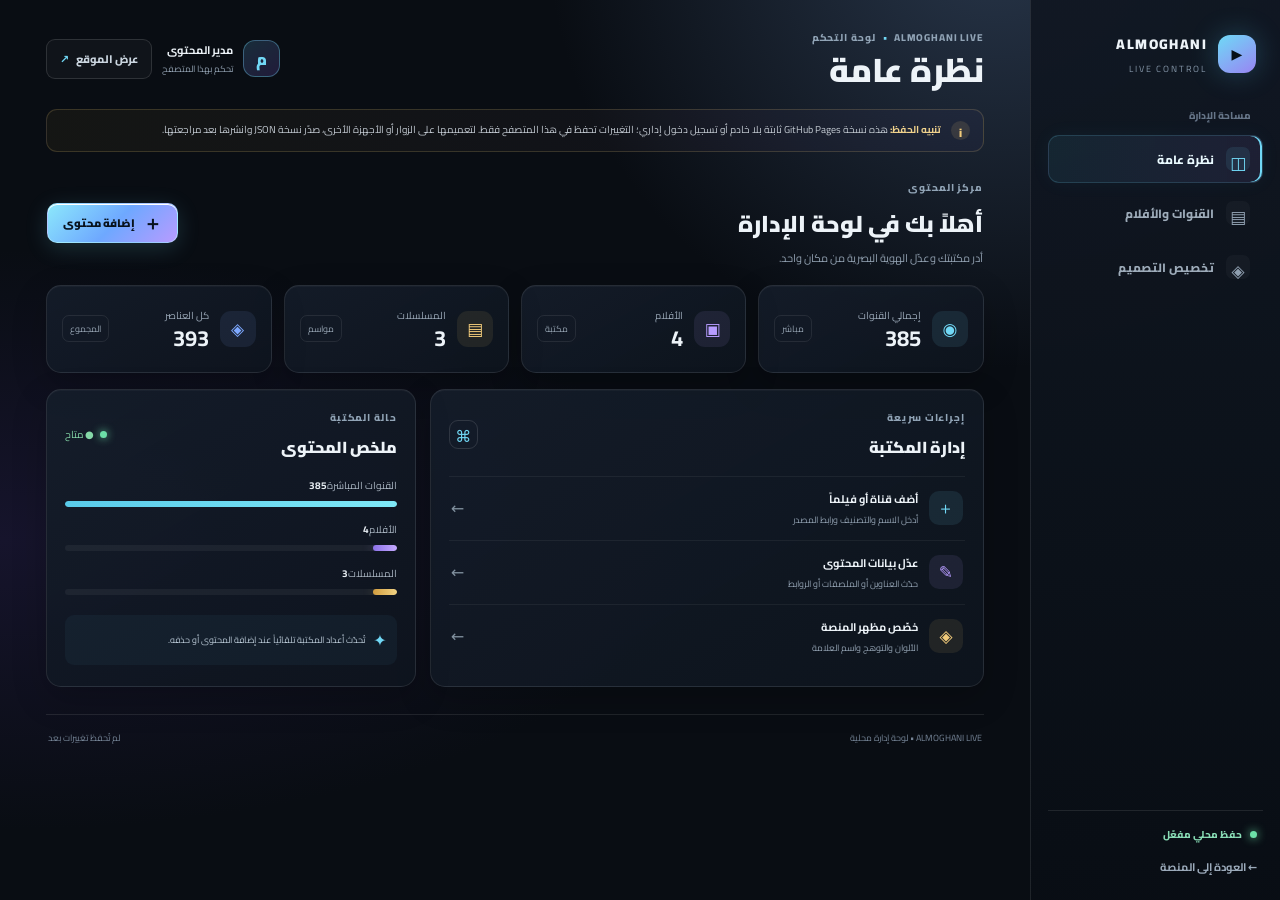
==== admin.html @ e8e21d23 "Add local streaming content admin dashboard" ====
<!doctype html>
<html lang="ar" dir="rtl">
<head>
  <meta charset="utf-8">
  <meta name="viewport" content="width=device-width, initial-scale=1">
  <meta name="theme-color" content="#080b12">
  <meta name="description" content="لوحة إدارة ALMOGHANI LIVE للقنوات والأفلام وتخصيص الواجهة">
  <title>لوحة الإدارة — ALMOGHANI LIVE</title>
  <link rel="stylesheet" href="admin.css">
  <script src="admin.js" defer></script>
</head>
<body>
  <div class="admin-shell">
    <aside class="sidebar">
      <a class="admin-brand" href="index.html" aria-label="العودة إلى الموقع">
        <span class="brand-icon" aria-hidden="true">▶</span>
        <span><b>ALMOGHANI</b><small>LIVE CONTROL</small></span>
      </a>
      <div class="sidebar-caption">مساحة الإدارة</div>
      <nav class="admin-nav" aria-label="أقسام لوحة الإدارة">
        <button class="nav-item active" data-screen="overview"><span>◫</span> نظرة عامة</button>
        <button class="nav-item" data-screen="content"><span>▤</span> القنوات والأفلام</button>
        <button class="nav-item" data-screen="design"><span>◈</span> تخصيص التصميم</button>
      </nav>
      <div class="sidebar-bottom">
        <div class="status-pill"><i></i> حفظ محلي مفعّل</div>
        <a class="back-link" href="index.html">← العودة إلى المنصة</a>
      </div>
    </aside>

    <main class="admin-main">
      <header class="admin-header">
        <div>
          <p class="eyebrow">ALMOGHANI LIVE <span>•</span> لوحة التحكم</p>
          <h1 id="screenTitle">نظرة عامة</h1>
        </div>
        <div class="header-actions">
          <span class="admin-avatar" aria-label="مدير المحتوى">م</span>
          <div class="admin-identity"><b>مدير المحتوى</b><small>تحكم بهذا المتصفح</small></div>
          <a class="view-site" href="index.html">عرض الموقع <span>↗</span></a>
        </div>
      </header>

      <div class="local-notice" role="note">
        <span class="notice-mark">i</span>
        <p><b>تنبيه الحفظ:</b> هذه نسخة GitHub Pages ثابتة بلا خادم أو تسجيل دخول إداري؛ التغييرات تحفظ في هذا المتصفح فقط. لتعميمها على الزوار أو الأجهزة الأخرى، صدّر نسخة JSON وانشرها بعد مراجعتها.</p>
      </div>

      <section class="screen active" id="screen-overview">
        <div class="welcome-row">
          <div><p class="section-label">مركز المحتوى</p><h2>أهلاً بك في لوحة الإدارة</h2><p>أدر مكتبتك وعدّل الهوية البصرية من مكان واحد.</p></div>
          <button class="primary-button" id="quickAdd"><span>＋</span> إضافة محتوى</button>
        </div>
        <div class="stats-grid">
          <article class="stat-card"><span class="stat-icon cyan">◉</span><div><small>إجمالي القنوات</small><strong id="statChannels">—</strong></div><span class="stat-trend">مباشر</span></article>
          <article class="stat-card"><span class="stat-icon purple">▣</span><div><small>الأفلام</small><strong id="statMovies">—</strong></div><span class="stat-trend">مكتبة</span></article>
          <article class="stat-card"><span class="stat-icon gold">▤</span><div><small>المسلسلات</small><strong id="statSeries">—</strong></div><span class="stat-trend">مواسم</span></article>
          <article class="stat-card"><span class="stat-icon blue">◈</span><div><small>كل العناصر</small><strong id="statTotal">—</strong></div><span class="stat-trend">المجموع</span></article>
        </div>
        <div class="overview-grid">
          <article class="panel-card overview-card">
            <div class="panel-heading"><div><p class="section-label">إجراءات سريعة</p><h3>إدارة المكتبة</h3></div><span class="heading-icon">⌘</span></div>
            <button class="action-row" data-go="content"><span class="action-icon cyan">＋</span><span><b>أضف قناة أو فيلماً</b><small>أدخل الاسم والتصنيف ورابط المصدر</small></span><i>←</i></button>
            <button class="action-row" data-go="content"><span class="action-icon purple">✎</span><span><b>عدّل بيانات المحتوى</b><small>حدّث العناوين أو الملصقات أو الروابط</small></span><i>←</i></button>
            <button class="action-row" data-go="design"><span class="action-icon gold">◈</span><span><b>خصّص مظهر المنصة</b><small>الألوان والتوهج واسم العلامة</small></span><i>←</i></button>
          </article>
          <article class="panel-card quick-preview">
            <div class="panel-heading"><div><p class="section-label">حالة المكتبة</p><h3>ملخص المحتوى</h3></div><span class="live-dot">● متاح</span></div>
            <div class="content-breakdown"><div><span>القنوات المباشرة</span><b id="breakdownChannels">—</b></div><div class="bar"><i id="barChannels"></i></div><div><span>الأفلام</span><b id="breakdownMovies">—</b></div><div class="bar violet"><i id="barMovies"></i></div><div><span>المسلسلات</span><b id="breakdownSeries">—</b></div><div class="bar gold"><i id="barSeries"></i></div></div>
            <div class="tip-box"><span>✦</span><p>تُحدّث أعداد المكتبة تلقائياً عند إضافة المحتوى أو حذفه.</p></div>
          </article>
        </div>
      </section>

      <section class="screen" id="screen-content" hidden>
        <div class="content-toolbar">
          <div><p class="section-label">مكتبة المنصة</p><h2>القنوات والأفلام</h2><p class="screen-subtitle">إضافة وتعديل وحذف العناصر التي تظهر في الصفحة الرئيسية.</p></div>
          <button class="primary-button" id="addContent"><span>＋</span> إضافة عنصر</button>
        </div>
        <div class="table-tools">
          <label class="admin-search"><span>⌕</span><input id="contentSearch" type="search" placeholder="ابحث بالاسم أو التصنيف" aria-label="البحث في المحتوى"></label>
          <select id="typeFilter" aria-label="تصفية حسب النوع"><option value="all">كل الأنواع</option><option value="live">قنوات مباشرة</option><option value="movie">أفلام</option><option value="series">مسلسلات</option><option value="sports">رياضة</option></select>
          <button class="subtle-button" id="exportData">تصدير JSON</button>
          <label class="subtle-button import-button">استيراد JSON<input id="importFile" type="file" accept="application/json,.json" hidden></label>
          <button class="subtle-button" id="restoreContent">استعادة الافتراضي</button>
        </div>
        <div class="table-card">
          <div class="table-scroll"><table><thead><tr><th>العنوان</th><th>النوع</th><th>التصنيف</th><th>المصدر</th><th>الإجراءات</th></tr></thead><tbody id="contentRows"></tbody></table></div>
          <div class="table-footer"><span id="tableCount">—</span><div class="table-pagination" id="tablePagination"></div></div>
        </div>
        <div class="empty-panel" id="emptyContent" hidden><span>⌕</span><h3>لا توجد نتائج</h3><p>جرّب تغيير البحث أو أضف عنصراً جديداً.</p></div>
      </section>

      <section class="screen" id="screen-design" hidden>
        <div class="content-toolbar"><div><p class="section-label">هوية المنصة</p><h2>تخصيص التصميم</h2><p class="screen-subtitle">غيّر ألوان الواجهة والوهج والزوايا وشاهد معاينة فورية.</p></div></div>
        <div class="design-layout">
          <form class="panel-card design-form" id="designForm">
            <label class="field full"><span>اسم العلامة</span><input id="brandName" maxlength="32" value="ALMOGHANI"></label>
            <label class="field full"><span>صورة العرض الرئيسي — رابط HTTPS أو مسار assets</span><input id="heroImageUrl" type="url" placeholder="https://… أو assets/banner.jpg"></label>
            <div class="field-pair"><label class="field"><span>لون التفاعل</span><input id="accentColor" type="color" value="#71d8f5"></label><label class="field"><span>لون التوهج الثانوي</span><input id="violetColor" type="color" value="#b79cff"></label></div>
            <div class="field-pair"><label class="field"><span>لون الخلفية</span><input id="backgroundColor" type="color" value="#090d13"></label><label class="field"><span>لون البطاقة</span><input id="panelColor" type="color" value="#18212a"></label></div>
            <label class="field range-field"><span>قوة التوهج <output id="glowValue">40%</output></span><input id="glowStrength" type="range" min="0" max="100" value="40"></label>
            <label class="field range-field"><span>استدارة البطاقات <output id="radiusValue">14px</output></span><input id="tileRadius" type="range" min="4" max="28" value="14"></label>
            <div class="form-actions"><button type="submit" class="primary-button">حفظ التصميم</button><button type="button" class="subtle-button" id="resetDesign">إعادة ضبط</button></div>
          </form>
          <aside class="panel-card preview-panel"><div class="panel-heading"><div><p class="section-label">معاينة مباشرة</p><h3>بطاقة محتوى</h3></div><span class="live-dot">● معاينة</span></div><div class="design-preview" id="designPreview"><div class="preview-top"><span class="preview-logo">▶ <b id="previewBrand">ALMOGHANI</b></span><span class="preview-live">● LIVE</span></div><div class="preview-image" id="previewImage"><span>مشهد العرض الرئيسي</span></div><div class="preview-bottom"><b>قصة جديدة</b><small>قناة • محتوى مميز</small><button type="button">شاهد الآن</button></div></div><p class="preview-note">تظهر هذه التغييرات على الموقع في هذا المتصفح بعد الحفظ.</p></aside>
        </div>
      </section>

      <footer class="admin-footer"><span>ALMOGHANI LIVE • لوحة إدارة محلية</span><span id="saveStatus">لم تُحفظ تغييرات بعد</span></footer>
    </main>
  </div>

  <dialog class="content-dialog" id="contentDialog">
    <form id="contentForm" method="dialog">
      <div class="dialog-heading"><div><p class="section-label">بيانات المكتبة</p><h2 id="dialogTitle">إضافة محتوى</h2></div><button type="button" class="close-dialog" id="closeContentDialog" aria-label="إغلاق">×</button></div>
      <input id="contentId" type="hidden">
      <div class="field-pair"><label class="field"><span>اسم العنوان</span><input id="contentTitle" maxlength="80" required placeholder="مثال: قناة الأخبار"></label><label class="field"><span>النوع</span><select id="contentType"><option value="live">قناة مباشرة</option><option value="movie">فيلم</option><option value="series">مسلسل</option><option value="sports">رياضة</option></select></label></div>
      <div class="field-pair"><label class="field"><span>التصنيف أو المجموعة</span><input id="contentGenre" maxlength="50" required placeholder="عربي، أخبار، أكشن…"></label><label class="field"><span>صورة الملصق (اختياري)</span><input id="contentImage" placeholder="assets/poster.jpg أو رابط HTTPS"></label></div>
      <label class="field full"><span>الوصف</span><textarea id="contentDescription" rows="3" maxlength="240" placeholder="وصف قصير يظهر في بطاقة العنوان"></textarea></label>
      <div class="field-pair"><label class="field"><span>نوع التشغيل</span><select id="playbackType"><option value="none">معاينة فقط</option><option value="hls">رابط HLS مباشر</option><option value="youtube">YouTube</option></select></label><label class="field"><span>رابط المصدر</span><input id="streamUrl" type="url" placeholder="https://…"></label></div>
      <p class="dialog-safety">تُرفض روابط HTTP وبيانات الوصول مثل token أو password. أضف فقط مصادر تملك حق استخدامها.</p>
      <div class="dialog-actions"><button class="primary-button" id="saveContent" type="submit">حفظ العنصر</button><button class="subtle-button" type="button" id="cancelContent">إلغاء</button></div>
    </form>
  </dialog>
  <div class="toast" id="adminToast" role="status" aria-live="polite"></div>
</body>
</html>
---- admin.css ----
@import url('https://fonts.googleapis.com/css2?family=Cairo:wght@400;500;600;700;800;900&display=swap');
:root{color-scheme:dark;--bg:#080b12;--panel:#111823;--panel-2:#151e2a;--line:#ffffff18;--text:#edf3f8;--muted:#91a0b0;--cyan:#71d8f5;--violet:#b79cff;--gold:#f2cb7a;--red:#ff8498;font-family:'Cairo',system-ui,sans-serif}*{box-sizing:border-box}body{margin:0;min-height:100vh;color:var(--text);background:radial-gradient(ellipse at 78% -8%,#28364a 0,transparent 32%),radial-gradient(ellipse at 0 60%,#16142c 0,transparent 38%),var(--bg);font-family:'Cairo',system-ui,sans-serif}button,input,select,textarea{font:inherit}button{color:inherit}button:focus-visible,a:focus-visible,input:focus-visible,select:focus-visible,textarea:focus-visible{outline:2px solid var(--cyan);outline-offset:2px}a{color:inherit;text-decoration:none}.admin-shell{display:grid;grid-template-columns:250px minmax(0,1fr);min-height:100vh}.sidebar{position:sticky;top:0;height:100vh;padding:25px 17px 19px;border-left:1px solid var(--line);background:linear-gradient(180deg,#101722f2,#090d14f5);display:flex;flex-direction:column;z-index:4}.admin-brand{display:flex;align-items:center;gap:11px;padding:6px 7px 29px}.brand-icon{width:38px;height:38px;display:grid;place-items:center;border-radius:12px;background:linear-gradient(145deg,#6edaf6,#9984f3);color:#071018;font-size:14px;box-shadow:0 0 28px #4dc6f544}.admin-brand b{font-size:14px;letter-spacing:.1em;font-weight:900;display:block}.admin-brand small{display:block;color:#8293a5;letter-spacing:.2em;font-size:9px;margin-top:3px}.sidebar-caption{padding:0 12px 10px;color:#667588;font-size:10px;font-weight:800}.admin-nav{display:grid;gap:6px}.nav-item{display:flex;align-items:center;gap:12px;padding:11px 12px;border:1px solid transparent;border-radius:11px;background:transparent;color:#9dabb9;text-align:right;font-weight:800;font-size:12px;cursor:pointer;transition:.18s}.nav-item>span{width:24px;height:24px;display:grid;place-items:center;border-radius:7px;background:#ffffff08;color:#90a0b1;font-size:17px}.nav-item:hover{background:#ffffff08;color:#f0f5f9}.nav-item.active{color:#eafaff;border-color:#73d8f529;background:linear-gradient(90deg,#58c8ea16,#a785f419);box-shadow:inset -2px 0 var(--cyan),0 0 20px #50c8e90d}.nav-item.active>span{color:var(--cyan);background:#63d6f51a}.sidebar-bottom{margin-top:auto;display:grid;gap:13px;padding:14px 6px 4px;border-top:1px solid var(--line)}.status-pill{display:flex;align-items:center;gap:8px;color:#88dcb5;font-size:10px;font-weight:800}.status-pill i,.live-dot{width:7px;height:7px;border-radius:50%;background:#6ce0a8;box-shadow:0 0 10px #6ce0a8}.back-link{color:#9baaba;font-size:11px;font-weight:700}.admin-main{width:min(100%,1500px);margin:0 auto;padding:28px clamp(18px,3.6vw,52px) 22px}.admin-header{display:flex;align-items:center;justify-content:space-between;gap:15px;margin-bottom:19px}.eyebrow,.section-label{margin:0 0 5px;color:#91a4b6;font-size:10px;font-weight:800;letter-spacing:.09em}.eyebrow span{color:var(--cyan);padding:0 4px}.admin-header h1{font-size:clamp(24px,3vw,33px);line-height:1.15;margin:0;font-weight:900}.header-actions{display:flex;align-items:center;gap:10px}.admin-avatar{width:37px;height:37px;display:grid;place-items:center;border:1px solid #71d8f55a;border-radius:12px;background:linear-gradient(145deg,#182d3a,#211b3a);color:var(--cyan);font-weight:900}.admin-identity{display:grid;gap:0;font-size:11px}.admin-identity small{color:var(--muted);font-size:9px}.view-site,.subtle-button{display:inline-flex;justify-content:center;align-items:center;gap:7px;padding:9px 13px;border:1px solid #ffffff20;border-radius:9px;background:#ffffff08;color:#cbd6e0;font-size:11px;font-weight:800;cursor:pointer;transition:.18s}.view-site:hover,.subtle-button:hover{border-color:#71d8f568;background:#71d8f510;color:white}.view-site span{color:var(--cyan)}.local-notice{display:flex;align-items:flex-start;gap:10px;padding:11px 13px;margin-bottom:26px;border:1px solid #eac8732e;border-radius:11px;background:linear-gradient(90deg,#c99d3210,#7c57dc0c);color:#c2c9d1}.notice-mark{flex:none;width:19px;height:19px;display:grid;place-items:center;border-radius:50%;background:#f2cb7a20;color:var(--gold);font-size:12px;font-weight:900}.local-notice p{margin:0;font-size:10px;line-height:1.8}.local-notice b{color:#f0d28c}.screen[hidden]{display:none}.screen h2{font-size:23px;margin:0;font-weight:900}.welcome-row,.content-toolbar{display:flex;justify-content:space-between;align-items:center;gap:15px;margin:0 1px 17px}.welcome-row>div>p:last-child,.screen-subtitle{margin:3px 0 0;color:var(--muted);font-size:11px}.primary-button{display:inline-flex;align-items:center;justify-content:center;gap:8px;min-height:40px;padding:9px 15px;border:1px solid #baf0ff7d;border-radius:10px;background:linear-gradient(135deg,#8ce8fb,#6ea8ff 52%,#b89bff);color:#08111b;font-weight:900;font-size:11px;box-shadow:0 5px 22px #6eddf32b,inset 0 1px 0 #fff;cursor:pointer;transition:.18s}.primary-button:hover{transform:translateY(-2px);filter:brightness(1.08);box-shadow:0 8px 24px #7adef54a}.primary-button>span{font-size:19px;line-height:12px}.stats-grid{display:grid;grid-template-columns:repeat(4,minmax(0,1fr));gap:12px;margin-bottom:16px}.stat-card,.panel-card,.table-card{border:1px solid var(--line);border-radius:15px;background:linear-gradient(150deg,#151e2bdf,#0e141eea);box-shadow:0 12px 35px #0003,inset 0 1px #ffffff08}.stat-card{display:flex;align-items:center;gap:11px;min-height:88px;padding:15px}.stat-icon{width:36px;height:36px;display:grid;place-items:center;border-radius:11px;background:#71d8f516;font-size:17px}.stat-icon.cyan,.action-icon.cyan{color:var(--cyan);background:#71d8f519}.stat-icon.purple,.action-icon.purple{color:var(--violet);background:#b79cff18}.stat-icon.gold,.action-icon.gold{color:var(--gold);background:#f2cb7a16}.stat-icon.blue{color:#7da8ff;background:#7da8ff18}.stat-card>div{display:grid;gap:1px;min-width:0}.stat-card small{color:#9ba9b8;font-size:10px}.stat-card strong{font-size:22px;line-height:1.15;font-variant-numeric:tabular-nums}.stat-trend{margin-inline-start:auto;padding:4px 7px;border:1px solid #ffffff15;border-radius:7px;color:#94a2b0;font-size:9px}.overview-grid{display:grid;grid-template-columns:1.2fr .8fr;gap:14px}.panel-card{padding:18px}.panel-heading{display:flex;align-items:center;justify-content:space-between;margin-bottom:14px}.panel-heading h3{margin:0;font-size:16px;font-weight:900}.heading-icon{width:29px;height:29px;display:grid;place-items:center;border:1px solid #ffffff20;border-radius:9px;color:var(--cyan)}.action-row{width:100%;display:flex;align-items:center;gap:11px;padding:12px 2px;border:0;border-top:1px solid #ffffff0e;background:transparent;text-align:right;cursor:pointer}.action-row:hover{background:#ffffff05}.action-icon{width:34px;height:34px;display:grid;place-items:center;border-radius:10px;font-size:17px}.action-row>span:nth-child(2){display:grid;gap:2px}.action-row b{font-size:11px}.action-row small{color:var(--muted);font-size:9px}.action-row>i{margin-inline-start:auto;color:#81909e;font-style:normal}.live-dot{display:inline-flex;align-items:center;gap:6px;width:auto;height:auto;background:transparent;box-shadow:none;color:#85d8a8;font-size:10px}.live-dot:before{content:"";width:7px;height:7px;border-radius:50%;background:#6ce0a8;box-shadow:0 0 9px #6ce0a8}.content-breakdown{display:grid;grid-template-columns:1fr auto;align-items:center;gap:6px 12px;color:#aab6c2;font-size:10px}.content-breakdown b{color:#e7edf2;font-variant-numeric:tabular-nums}.bar{grid-column:1/-1;height:6px;margin-bottom:7px;border-radius:9px;background:#ffffff0d;overflow:hidden}.bar i{display:block;width:20%;height:100%;border-radius:inherit;background:linear-gradient(90deg,#59cbea,#7ee8f6);box-shadow:0 0 12px #5dd9f45b}.bar.violet i{background:linear-gradient(90deg,#8c72e8,#c5aaff);box-shadow:0 0 12px #b79cff5b}.bar.gold i{background:linear-gradient(90deg,#d39e40,#f1d384);box-shadow:0 0 12px #f2cb7a44}.tip-box{display:flex;align-items:center;gap:8px;margin-top:13px;padding:10px;border-radius:9px;background:#71d8f50c;color:#b8c7d4}.tip-box span{color:var(--cyan)}.tip-box p{margin:0;font-size:9px;line-height:1.7}.admin-footer{display:flex;justify-content:space-between;gap:10px;margin-top:27px;padding:14px 2px 0;border-top:1px solid var(--line);color:#758496;font-size:9px}.content-toolbar{margin-bottom:16px}.table-tools{display:flex;align-items:center;gap:8px;margin-bottom:12px}.admin-search{display:flex;align-items:center;gap:8px;width:min(360px,100%);padding:8px 11px;border:1px solid #ffffff1a;border-radius:9px;background:#0e151f;color:#cbd6e1}.admin-search span{font-size:20px;color:var(--cyan)}.admin-search input{width:100%;border:0;outline:0;background:transparent;color:var(--text);font-size:11px}.admin-search input::placeholder{color:#748395}.table-tools select,.field input,.field select,.field textarea{min-height:38px;padding:8px 10px;border:1px solid #ffffff20;border-radius:9px;background:#0c131d;color:var(--text);font-size:11px}.table-tools select{min-width:138px}.table-tools .subtle-button{white-space:nowrap}.import-button input{display:none}.table-card{overflow:hidden}.table-scroll{overflow:auto}table{width:100%;border-collapse:collapse;min-width:650px;text-align:right}th,td{padding:11px 13px;border-bottom:1px solid #ffffff0d}th{background:#ffffff04;color:#8495a6;font-size:9px;font-weight:800}td{font-size:10px;color:#d5dee7}tbody tr:hover{background:#ffffff04}tbody tr:last-child td{border-bottom:0}.table-title{display:flex;align-items:center;gap:9px;min-width:180px}.item-thumb{width:34px;height:34px;flex:none;display:grid;place-items:center;border:1px solid #ffffff21;border-radius:8px;background:linear-gradient(135deg,#173c4d,#241c43);color:var(--cyan);font-weight:900;overflow:hidden}.item-thumb img{width:100%;height:100%;object-fit:cover}.table-title span:last-child{display:grid;gap:2px}.table-title small{color:#8393a3;font-size:8px}.type-badge{display:inline-flex;padding:4px 7px;border:1px solid #ffffff1b;border-radius:7px;background:#ffffff07;color:#b5c3d0;font-size:9px;white-space:nowrap}.type-badge.live{color:#85e0ae;border-color:#67d99a30;background:#63dc9610}.row-actions{display:flex;gap:5px}.row-action{width:29px;height:29px;border:1px solid #ffffff17;border-radius:8px;background:#ffffff06;color:#c3ced8;cursor:pointer}.row-action:hover{border-color:#71d8f566;color:var(--cyan)}.row-action.delete:hover{border-color:#ff849866;color:var(--red)}.table-footer{display:flex;justify-content:space-between;align-items:center;gap:10px;padding:11px 13px;border-top:1px solid #ffffff10;color:#8796a6;font-size:9px}.table-pagination{display:flex;align-items:center;gap:5px}.table-page{min-width:27px;height:27px;border:1px solid #ffffff16;border-radius:7px;background:#ffffff05;color:#b5c0ca;font-size:9px;cursor:pointer}.table-page.active{border-color:#71d8f55a;color:var(--cyan);background:#71d8f512}.empty-panel{text-align:center;padding:35px;border:1px dashed #ffffff27;border-radius:13px;color:#9aabba}.empty-panel>span{font-size:26px;color:var(--cyan)}.empty-panel h3{margin:4px 0;font-size:16px}.empty-panel p{font-size:10px}.design-layout{display:grid;grid-template-columns:1fr .9fr;gap:15px;align-items:start}.design-form{display:grid;gap:13px}.field{display:grid;gap:6px;min-width:0}.field>span{display:flex;justify-content:space-between;align-items:center;color:#aab7c4;font-size:10px;font-weight:800}.field input,.field select,.field textarea{width:100%}.field input:focus,.field select:focus,.field textarea:focus{border-color:#71d8f578;box-shadow:0 0 0 3px #71d8f514;outline:0}.field input[type=color]{height:40px;padding:4px;cursor:pointer}.field input[type=range]{padding:0;accent-color:#70d8f4}.field-pair{display:grid;grid-template-columns:1fr 1fr;gap:12px}.range-field output{color:var(--cyan);font-variant-numeric:tabular-nums}.form-actions{display:flex;gap:8px;margin-top:4px}.form-actions .subtle-button{min-height:40px}.preview-panel{position:sticky;top:18px}.design-preview{overflow:hidden;border:1px solid #71d8f538;border-radius:14px;background:#101722;box-shadow:0 0 28px #61d5f412}.preview-top{display:flex;justify-content:space-between;align-items:center;padding:11px 12px;color:#eff7fb;font-size:9px}.preview-logo{display:flex;align-items:center;gap:6px;color:var(--cyan)}.preview-live{color:#89dfb1}.preview-image{height:145px;display:grid;place-items:center;background:radial-gradient(ellipse at 58% 43%,#48718c,#172436 45%,#0b1119 80%);color:#d7e6ef;font-size:12px;font-weight:900;text-shadow:0 2px 8px #000}.preview-bottom{display:grid;grid-template-columns:1fr auto;gap:3px 10px;padding:12px}.preview-bottom b{font-size:12px}.preview-bottom small{grid-column:1;color:#8fa0ae;font-size:9px}.preview-bottom button{grid-column:2;grid-row:1/3;align-self:center;border:1px solid #ffffff85;border-radius:8px;padding:7px 10px;background:linear-gradient(135deg,#8ce8fb,#b89bff);color:#0b1219;font-size:9px;font-weight:900}.preview-note{margin:9px 0 0;color:#8292a2;font-size:9px;line-height:1.6}.content-dialog{width:min(620px,calc(100% - 24px));padding:0;border:1px solid #ffffff26;border-radius:17px;background:#111925;color:var(--text);box-shadow:0 30px 100px #000d}.content-dialog::backdrop{background:#02050bd9;backdrop-filter:blur(6px)}.content-dialog form{display:grid;gap:13px;padding:20px}.dialog-heading{display:flex;align-items:center;justify-content:space-between;margin-bottom:3px}.dialog-heading h2{margin:0;font-size:20px}.close-dialog{width:32px;height:32px;border:1px solid #ffffff21;border-radius:9px;background:#ffffff08;color:#dae4ed;font-size:23px;cursor:pointer}.field textarea{resize:vertical;min-height:74px}.dialog-safety{margin:-4px 0 0;color:#c9af72;font-size:9px;line-height:1.6}.dialog-actions{display:flex;gap:8px;margin-top:3px}.dialog-actions .subtle-button{min-height:40px}.toast{position:fixed;left:24px;bottom:22px;z-index:20;max-width:calc(100% - 48px);padding:10px 14px;border:1px solid #71d8f552;border-radius:10px;background:#121d28;color:#edf6fb;font-size:11px;font-weight:800;box-shadow:0 10px 35px #0009;opacity:0;transform:translateY(10px);pointer-events:none;transition:.2s}.toast.show{opacity:1;transform:translateY(0)}
@media(max-width:1000px){.admin-shell{grid-template-columns:210px minmax(0,1fr)}.stats-grid{grid-template-columns:repeat(2,minmax(0,1fr))}.overview-grid{grid-template-columns:1fr}.preview-panel{position:static}}
@media(max-width:680px){.admin-shell{display:block}.sidebar{position:static;height:auto;padding:12px 13px 9px;border-left:0;border-bottom:1px solid var(--line)}.admin-brand{padding:0 3px 10px}.sidebar-caption,.sidebar-bottom{display:none}.admin-nav{grid-template-columns:repeat(3,minmax(0,1fr));gap:5px}.nav-item{justify-content:center;gap:5px;padding:8px 4px;font-size:9px}.nav-item>span{width:19px;height:19px;font-size:13px}.admin-main{padding:19px 13px}.admin-header{align-items:flex-start}.header-actions{gap:6px}.admin-identity{display:none}.admin-avatar{width:32px;height:32px}.view-site{padding:7px 9px;font-size:9px}.local-notice{margin-bottom:19px}.welcome-row,.content-toolbar{align-items:flex-start}.welcome-row h2,.screen h2{font-size:19px}.welcome-row>div>p:last-child,.screen-subtitle{font-size:9px}.primary-button{padding:8px 10px;min-height:36px;font-size:9px;white-space:nowrap}.stats-grid{gap:8px}.stat-card{min-height:72px;padding:10px;gap:7px}.stat-icon{width:30px;height:30px;font-size:14px}.stat-card small{font-size:8px}.stat-card strong{font-size:18px}.stat-trend{display:none}.table-tools{flex-wrap:wrap}.admin-search{width:100%}.table-tools select{flex:1}.table-tools .subtle-button{flex:1}.design-layout{grid-template-columns:1fr}.design-form{padding:14px}.field-pair{gap:8px}.preview-panel{padding:14px}.admin-footer{font-size:8px}.content-dialog form{padding:15px}.dialog-heading h2{font-size:18px}.table-footer{align-items:flex-start;flex-direction:column}}
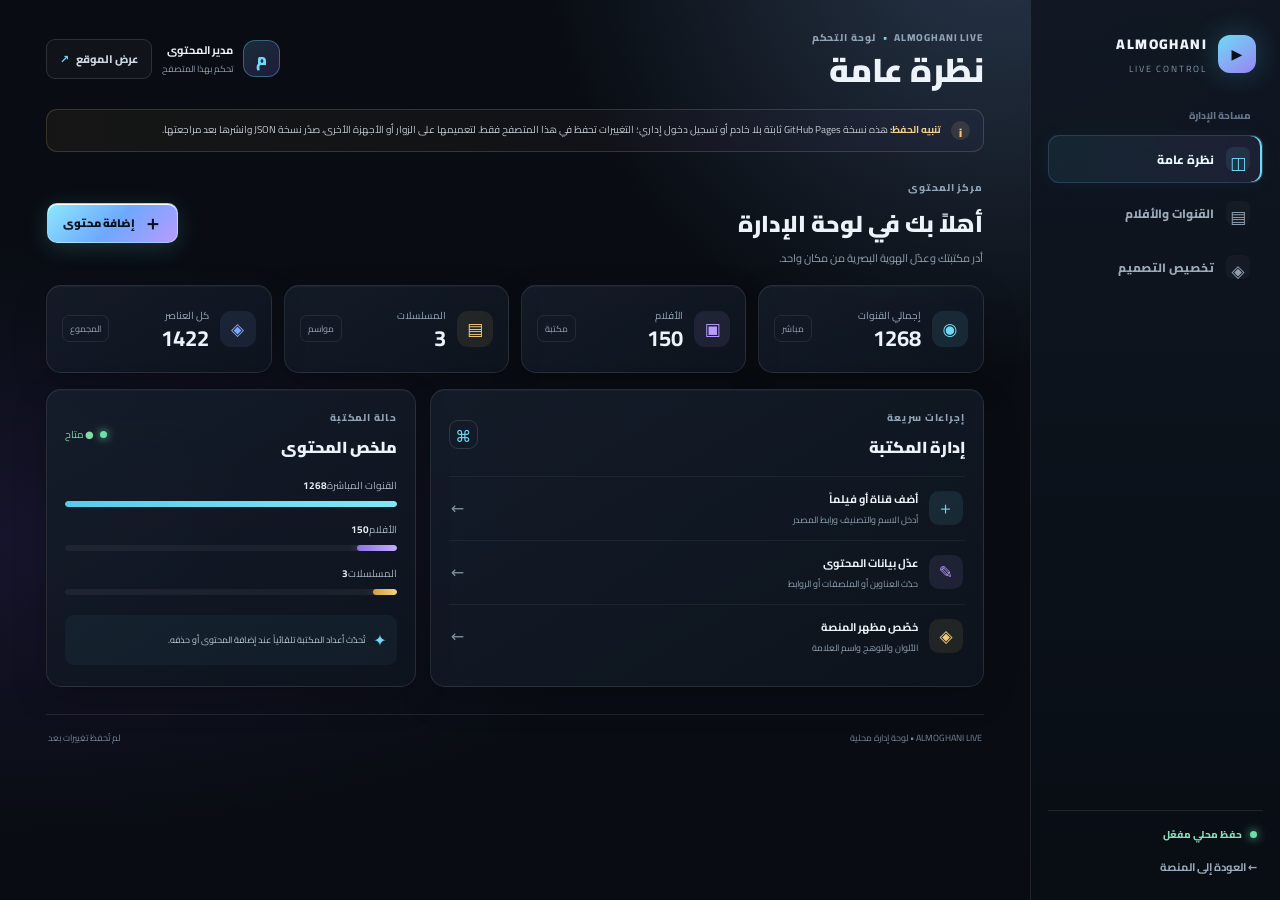
==== commit 80363d4b: "Add sanitized IPTV channels, movies, and EPG index" ====
--- a/admin.html
+++ b/admin.html
@@ -82,6 +82,8 @@
           <select id="typeFilter" aria-label="تصفية حسب النوع"><option value="all">كل الأنواع</option><option value="live">قنوات مباشرة</option><option value="movie">أفلام</option><option value="series">مسلسلات</option><option value="sports">رياضة</option></select>
           <button class="subtle-button" id="exportData">تصدير JSON</button>
           <label class="subtle-button import-button">استيراد JSON<input id="importFile" type="file" accept="application/json,.json" hidden></label>
+          <a class="subtle-button" href="assets/almoghani-clean-playlist.m3u8" download>تنزيل قائمة M3U المنقّاة</a>
+          <a class="subtle-button" href="assets/epg-sources.json" download>قائمة مصادر EPG</a>
           <button class="subtle-button" id="restoreContent">استعادة الافتراضي</button>
         </div>
         <div class="table-card">
@@ -118,7 +120,7 @@
       <div class="field-pair"><label class="field"><span>اسم العنوان</span><input id="contentTitle" maxlength="80" required placeholder="مثال: قناة الأخبار"></label><label class="field"><span>النوع</span><select id="contentType"><option value="live">قناة مباشرة</option><option value="movie">فيلم</option><option value="series">مسلسل</option><option value="sports">رياضة</option></select></label></div>
       <div class="field-pair"><label class="field"><span>التصنيف أو المجموعة</span><input id="contentGenre" maxlength="50" required placeholder="عربي، أخبار، أكشن…"></label><label class="field"><span>صورة الملصق (اختياري)</span><input id="contentImage" placeholder="assets/poster.jpg أو رابط HTTPS"></label></div>
       <label class="field full"><span>الوصف</span><textarea id="contentDescription" rows="3" maxlength="240" placeholder="وصف قصير يظهر في بطاقة العنوان"></textarea></label>
-      <div class="field-pair"><label class="field"><span>نوع التشغيل</span><select id="playbackType"><option value="none">معاينة فقط</option><option value="hls">رابط HLS مباشر</option><option value="youtube">YouTube</option></select></label><label class="field"><span>رابط المصدر</span><input id="streamUrl" type="url" placeholder="https://…"></label></div>
+      <div class="field-pair"><label class="field"><span>نوع التشغيل</span><select id="playbackType"><option value="none">معاينة فقط</option><option value="hls">رابط HLS مباشر</option><option value="mp4">ملف MP4</option><option value="youtube">YouTube</option></select></label><label class="field"><span>رابط المصدر</span><input id="streamUrl" type="url" placeholder="https://…"></label></div>
       <p class="dialog-safety">تُرفض روابط HTTP وبيانات الوصول مثل token أو password. أضف فقط مصادر تملك حق استخدامها.</p>
       <div class="dialog-actions"><button class="primary-button" id="saveContent" type="submit">حفظ العنصر</button><button class="subtle-button" type="button" id="cancelContent">إلغاء</button></div>
     </form>
